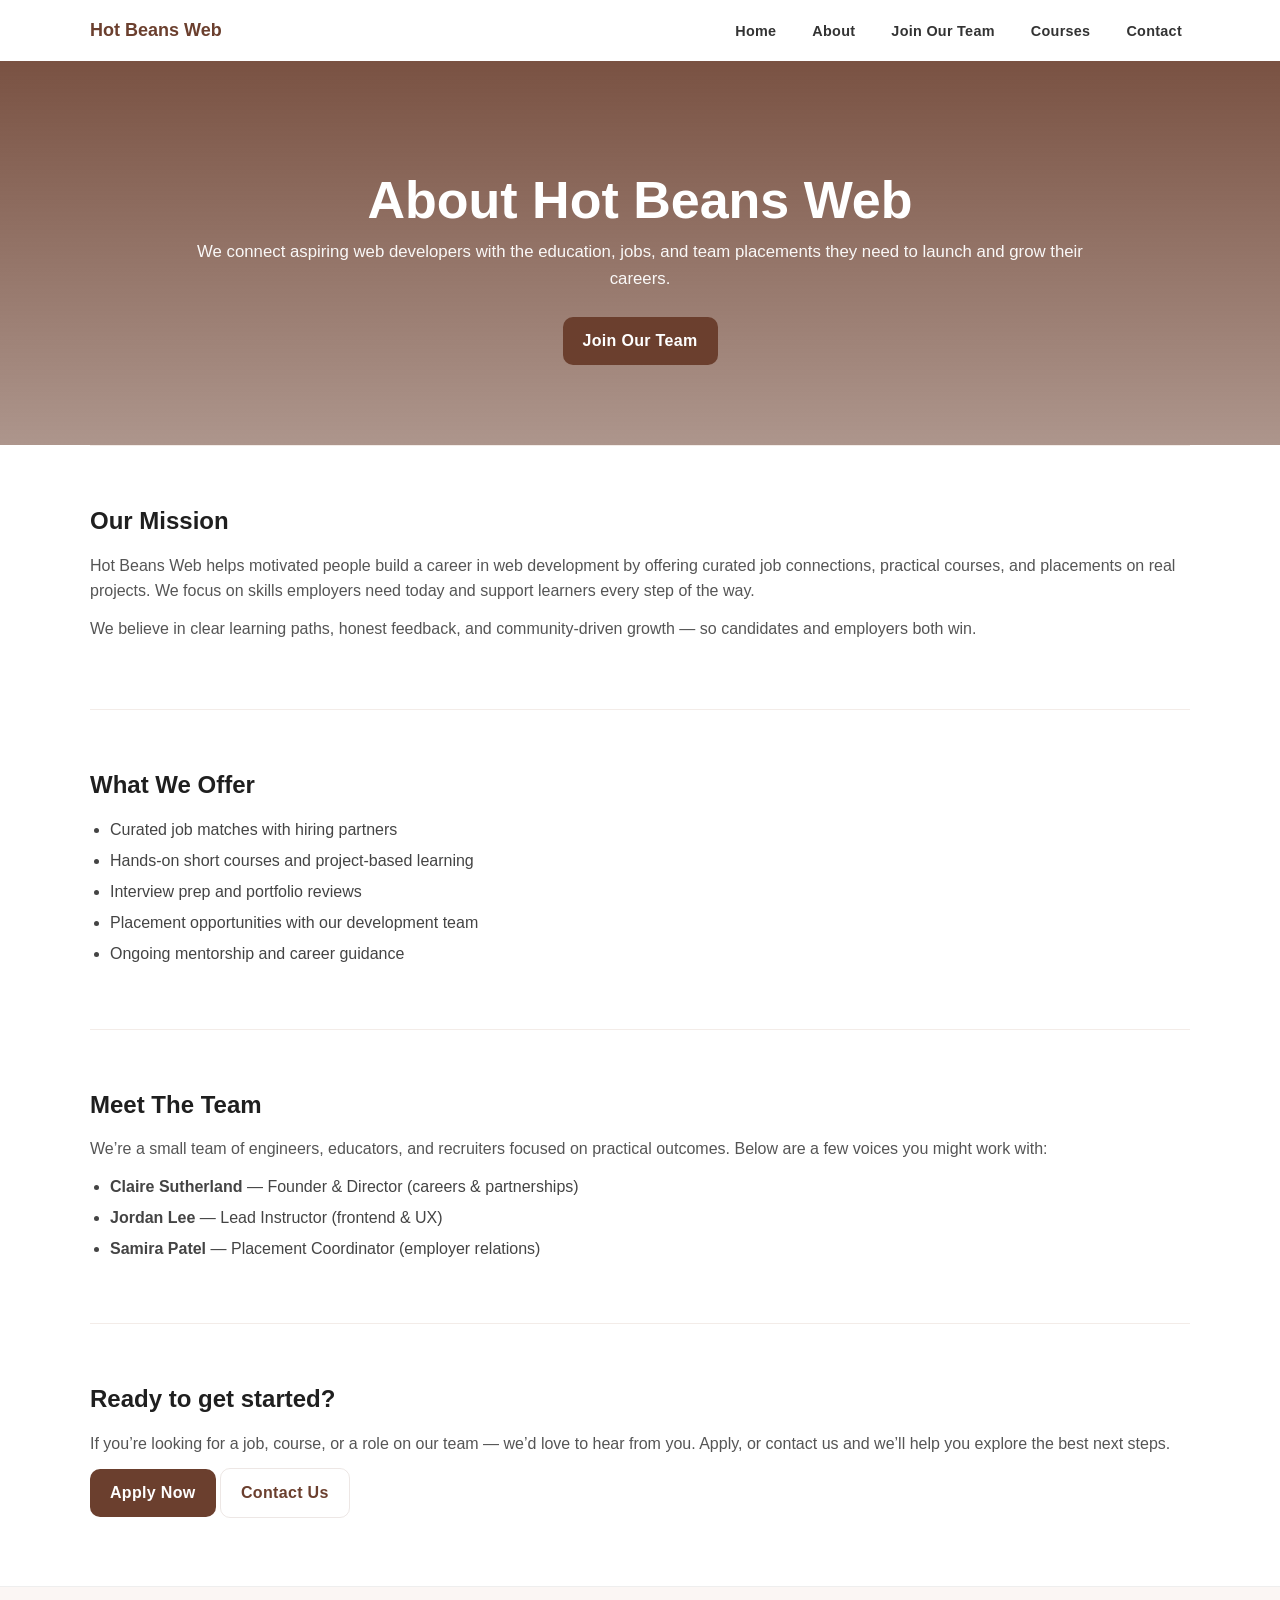
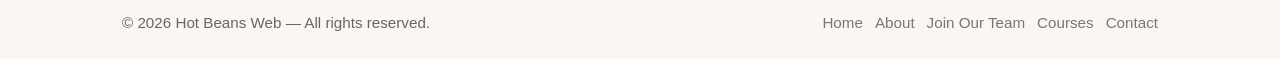
==== pages/about.html @ 1bf81967 "Add navigation and smooth scrolling functionality with new scripts and styles" ====
<!DOCTYPE html>
<html lang="en">
<head>
    <meta charset="UTF-8">
    <meta name="viewport" content="width=device-width, initial-scale=1.0">
    <title>About — Hot Beans Web</title>
    <link rel="stylesheet" href="../design/styles.css">
    <meta name="description" content="About Hot Beans Web — mission, team, and services">
</head>
<body>
    <header class="site-header">
        <nav class="navbar container" role="navigation" aria-label="Main navigation">
            <div class="brand"><a href="/index.html">Hot Beans Web</a></div>
            <ul class="nav-links">
                <li><a href="/index.html">Home</a></li>
                <li><a href="/pages/about.html">About</a></li>
                <li><a href="/pages/apply.html">Join Our Team</a></li>
                <li><a href="/pages/courses.html">Courses</a></li>
                <li><a href="/pages/contact.html">Contact</a></li>
            </ul>
        </nav>
        <div class="hero" id="about-hero">
            <div class="container hero-content">
                <h1>About Hot Beans Web</h1>
                <p class="lead">We connect aspiring web developers with the education, jobs, and team placements they need to launch and grow their careers.</p>
                <a class="btn" href="/pages/apply.html">Join Our Team</a>
            </div>
        </div>
    </header>

    <main>
        <section id="mission" class="container section">
            <h2>Our Mission</h2>
            <p>Hot Beans Web helps motivated people build a career in web development by offering curated job connections, practical courses, and placements on real projects. We focus on skills employers need today and support learners every step of the way.</p>
            <p>We believe in clear learning paths, honest feedback, and community-driven growth — so candidates and employers both win.</p>
        </section>

        <section id="what-we-do" class="container section">
            <h2>What We Offer</h2>
            <ul>
                <li>Curated job matches with hiring partners</li>
                <li>Hands-on short courses and project-based learning</li>
                <li>Interview prep and portfolio reviews</li>
                <li>Placement opportunities with our development team</li>
                <li>Ongoing mentorship and career guidance</li>
            </ul>
        </section>

        <section id="team" class="container section">
            <h2>Meet The Team</h2>
            <p>We’re a small team of engineers, educators, and recruiters focused on practical outcomes. Below are a few voices you might work with:</p>
            <ul>
                <li><strong>Claire Sutherland</strong> — Founder &amp; Director (careers &amp; partnerships)</li>
                <li><strong>Jordan Lee</strong> — Lead Instructor (frontend &amp; UX)</li>
                <li><strong>Samira Patel</strong> — Placement Coordinator (employer relations)</li>
            </ul>
        </section>

        <section id="cta" class="container section">
            <h2>Ready to get started?</h2>
            <p>If you’re looking for a job, course, or a role on our team — we’d love to hear from you. Apply, or contact us and we’ll help you explore the best next steps.</p>
            <p><a class="btn" href="/pages/apply.html">Apply Now</a> <a class="btn" href="/pages/contact.html" style="background:transparent;color:var(--accent);border:1px solid rgba(107,63,46,0.12);">Contact Us</a></p>
        </section>
    </main>

    <footer class="site-footer">
        <div class="container">
            <p>&copy; 2026 Hot Beans Web — All rights reserved.</p>
            <nav class="footer-nav" aria-label="Footer navigation">
                <a href="/index.html">Home</a>
                <a href="/pages/about.html">About</a>
                <a href="/pages/apply.html">Join Our Team</a>
                <a href="/pages/courses.html">Courses</a>
                <a href="/pages/contact.html">Contact</a>
            </nav>
        </div>
    </footer>

    <script src="/scripts.js"></script>
</body>
</html>
---- design/styles.css ----
/* Basic reset */
* { box-sizing: border-box; margin: 0; padding: 0; }
html, body { height: 100%; }

:root{
    --accent: #6b3f2e;
    --accent-2: #caa27a;
    --muted: #6b6b6b;
    --container: 1100px;
    --max-content-width: 900px;
}

/* Global typography */
body{
    font-family: -apple-system, BlinkMacSystemFont, 'Segoe UI', Roboto, 'Helvetica Neue', Arial, sans-serif;
    font-size: 16px;
    color: #222;
    line-height: 1.6;
    background: #fff;
}

.container{
    max-width: var(--container);
    margin: 0 auto;
    padding: 0 2rem;
}

/* Header / Navbar */
.navbar{
    display: flex;
    align-items: center;
    justify-content: space-between;
    padding: 1rem 0;
    background: transparent;
}
.brand a{
    font-weight: 700;
    color: var(--accent);
    text-decoration: none;
    font-size: 1.125rem;
}
.nav-links{ list-style: none; display: flex; gap: 1.25rem; align-items: center; }
.nav-links a{
    color: #333;
    text-decoration: none;
    padding: .25rem .5rem;
    border-radius: 6px;
    font-weight: 600;
    font-size: 0.9rem;
    letter-spacing: 0.02em;
}
.nav-links a:hover{ background: rgba(107,63,46,0.08); color: var(--accent); }
.nav-toggle{ display: none; background: none; border: 0; cursor: pointer; }

/* Hero */
.hero{
    background: linear-gradient(180deg, rgba(107,63,46,0.9), rgba(106,63,46,0.55)), url('https://images.unsplash.com/photo-1511920170033-f8396924c348?q=80&w=1600&auto=format&fit=crop&ixlib=rb-4.0.3&s=') center/cover no-repeat;
    color: #fff;
    padding: 6rem 0 4rem;
}
.hero-content{
    max-width: var(--max-content-width);
    margin: 0 auto;
    text-align: center;
    padding: 1rem 0;
}
.hero h1{
    font-size: clamp(1.75rem, 3.5vw + 1rem, 3.25rem);
    line-height: 1.05;
    margin-bottom: .75rem;
    font-weight: 800;
}
.hero .lead{
    font-size: 1.05rem;
    margin-bottom: 1.5rem;
    color: rgba(255,255,255,0.95);
}
.btn{
    display: inline-block;
    background: var(--accent);
    color: #fff;
    padding: .7rem 1.25rem;
    border-radius: 10px;
    text-decoration: none;
    font-weight: 700;
    letter-spacing: 0.02em;
    transition: transform .12s ease, background-color .18s ease;
}
.btn:hover{ transform: translateY(-2px); background: var(--accent-2); }

/* Content sections */
.section{ padding: 3.5rem 0; border-top: 1px solid #f3ece8; background: #fff; }
.section .container{ padding-top: 1rem; }
.section h2{ font-size: 1.5rem; margin-bottom: .75rem; color: #1f1f1f; }
.section p{ color: #555; margin-bottom: .75rem; }

.section ul{
    margin: .5rem 0 0 0;
    padding-left: 1.25rem;
    list-style-position: outside;
}
.section li{ margin: .35rem 0; color: #444; }

/* Footer */
.site-footer{ background: #fbf6f4; padding: 1.5rem 0; border-top: 1px solid #eee; }
.site-footer .container{ display: flex; align-items: center; justify-content: space-between; gap: 1rem; }
.site-footer p{ margin: 0; color: #666; font-size: 0.95rem; }
.footer-nav{ display: flex; gap: .75rem; align-items: center; }
.footer-nav a{ color: #777; text-decoration: none; font-size: 0.95rem; }
.footer-nav a:hover{ color: var(--accent); }

/* Responsive adjustments */
@media (max-width: 900px){
    .container{ padding: 0 1.25rem; }
    .nav-links{ gap: .75rem; }
}

@media (max-width: 800px){
    .nav-links{ position: absolute; top: 68px; right: 0; background: #fff; flex-direction: column; padding: 1rem; border-left: 1px solid #eee; display: none; box-shadow: 0 6px 18px rgba(0,0,0,.06); }
    .nav-links.open{ display: flex; }
    .nav-toggle{ display: block; }
    .hero{ padding: 4rem 0 2rem; }
    .hero h1{ font-size: 1.9rem; }
}

@media (max-width: 600px){
    .hero h1{ font-size: 1.6rem; }
    .section{ padding: 2.25rem 0; }
    .site-footer .container{ flex-direction: column; text-align: center; }
}

/* Form Styling */
.application-form{
    max-width: 600px;
    background: #fafaf8;
    padding: 2rem;
    border-radius: 12px;
    border: 1px solid #ede6e0;
    margin-top: 1.5rem;
}

.form-group{
    margin-bottom: 1.5rem;
    display: flex;
    flex-direction: column;
}

.form-group label{
    font-weight: 600;
    margin-bottom: 0.5rem;
    color: #333;
    font-size: 0.95rem;
}

.form-group input,
.form-group select,
.form-group textarea{
    padding: 0.75rem;
    border: 1px solid #d9cfc7;
    border-radius: 6px;
    font-family: inherit;
    font-size: 0.95rem;
    color: #333;
    background: #fff;
    transition: border-color 0.18s ease, box-shadow 0.18s ease;
}

.form-group input:focus,
.form-group select:focus,
.form-group textarea:focus{
    outline: none;
    border-color: var(--accent);
    box-shadow: 0 0 0 3px rgba(107, 63, 46, 0.1);
}

.form-group textarea{
    resize: vertical;
    min-height: 120px;
}

.form-group input[type="checkbox"]{
    width: auto;
    margin-right: 0.5rem;
    cursor: pointer;
}

.form-group label input[type="checkbox"]{
    margin: 0;
}

.form-group > label:has(input[type="checkbox"]){
    flex-direction: row;
    align-items: center;
    font-weight: 500;
    margin-bottom: 0;
    gap: 0.5rem;
}

.application-form button[type="submit"]{
    width: 100%;
    padding: 0.85rem 1.25rem;
    margin-top: 1rem;
    border: none;
    cursor: pointer;
    font-weight: 700;
}

.application-form button[type="submit"]:active{
    transform: translateY(0);
}
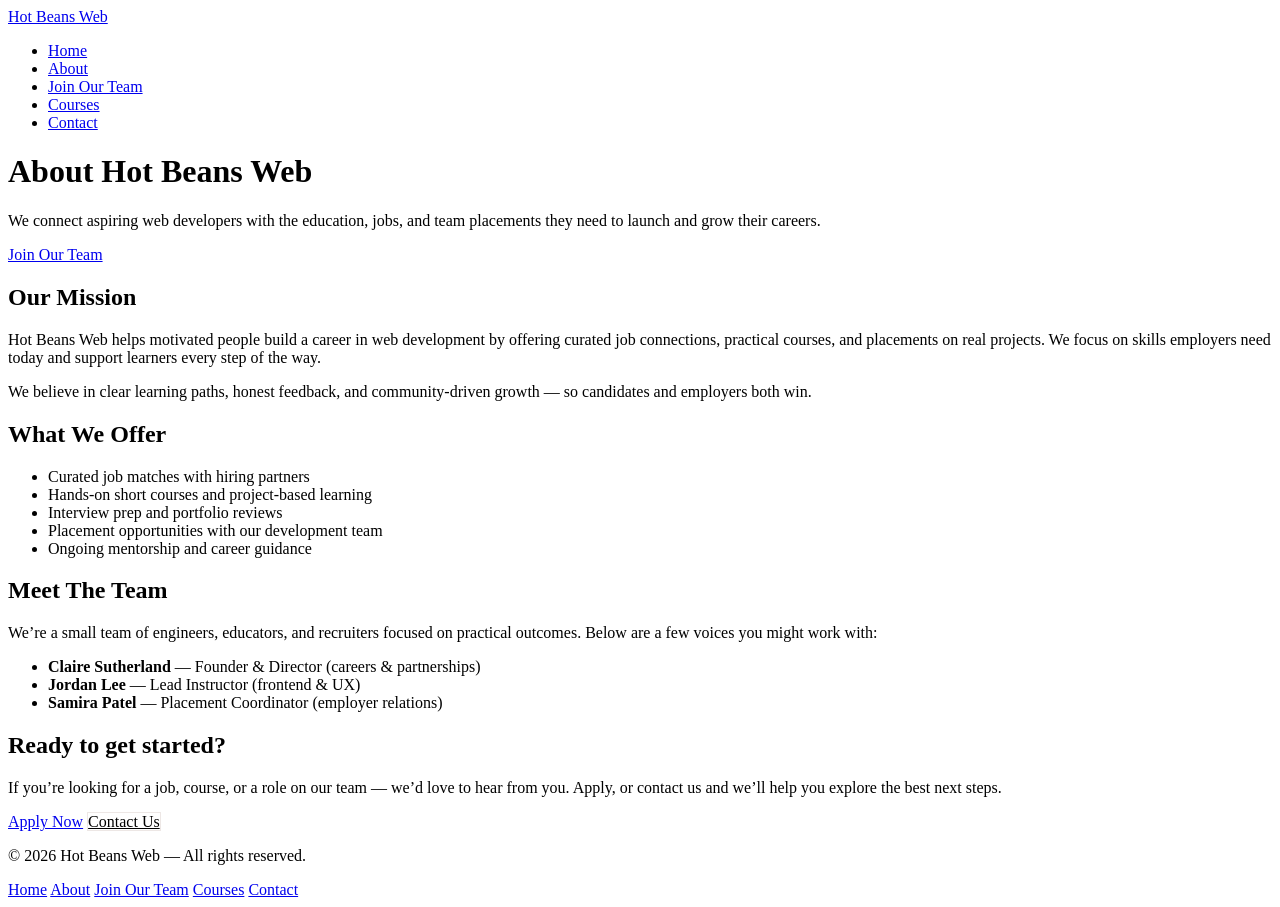
==== commit e821af89: "Update file paths in HTML pages for consistent navigation and resource loading" ====
--- a/pages/about.html
+++ b/pages/about.html
@@ -4,26 +4,26 @@
     <meta charset="UTF-8">
     <meta name="viewport" content="width=device-width, initial-scale=1.0">
     <title>About — Hot Beans Web</title>
-    <link rel="stylesheet" href="../design/styles.css">
+    <link rel="stylesheet" href="../HotBeansWeb.github.io/design/styles.css">
     <meta name="description" content="About Hot Beans Web — mission, team, and services">
 </head>
 <body>
     <header class="site-header">
         <nav class="navbar container" role="navigation" aria-label="Main navigation">
-            <div class="brand"><a href="/index.html">Hot Beans Web</a></div>
+            <div class="brand"><a href="../HotBeansWeb.github.io/pages/index.html">Hot Beans Web</a></div>
             <ul class="nav-links">
-                <li><a href="/index.html">Home</a></li>
-                <li><a href="/pages/about.html">About</a></li>
-                <li><a href="/pages/apply.html">Join Our Team</a></li>
-                <li><a href="/pages/courses.html">Courses</a></li>
-                <li><a href="/pages/contact.html">Contact</a></li>
+                <li><a href="../HotBeansWeb.github.io/pages/index.html">Home</a></li>
+                <li><a href="../HotBeansWeb.github.io/pages/about.html">About</a></li>
+                <li><a href="../HotBeansWeb.github.io/pages/apply.html">Join Our Team</a></li>
+                <li><a href="../HotBeansWeb.github.io/pages/courses.html">Courses</a></li>
+                <li><a href="../HotBeansWeb.github.io/pages/contact.html">Contact</a></li>
             </ul>
         </nav>
         <div class="hero" id="about-hero">
             <div class="container hero-content">
                 <h1>About Hot Beans Web</h1>
                 <p class="lead">We connect aspiring web developers with the education, jobs, and team placements they need to launch and grow their careers.</p>
-                <a class="btn" href="/pages/apply.html">Join Our Team</a>
+                <a class="btn" href="../HotBeansWeb.github.io/pages/apply.html">Join Our Team</a>
             </div>
         </div>
     </header>
@@ -59,7 +59,7 @@
         <section id="cta" class="container section">
             <h2>Ready to get started?</h2>
             <p>If you’re looking for a job, course, or a role on our team — we’d love to hear from you. Apply, or contact us and we’ll help you explore the best next steps.</p>
-            <p><a class="btn" href="/pages/apply.html">Apply Now</a> <a class="btn" href="/pages/contact.html" style="background:transparent;color:var(--accent);border:1px solid rgba(107,63,46,0.12);">Contact Us</a></p>
+            <p><a class="btn" href="../HotBeansWeb.github.io/pages/apply.html">Apply Now</a> <a class="btn" href="../HotBeansWeb.github.io/pages/contact.html" style="background:transparent;color:var(--accent);border:1px solid rgba(107,63,46,0.12);">Contact Us</a></p>
         </section>
     </main>
 
@@ -67,15 +67,15 @@
         <div class="container">
             <p>&copy; 2026 Hot Beans Web — All rights reserved.</p>
             <nav class="footer-nav" aria-label="Footer navigation">
-                <a href="/index.html">Home</a>
-                <a href="/pages/about.html">About</a>
-                <a href="/pages/apply.html">Join Our Team</a>
-                <a href="/pages/courses.html">Courses</a>
-                <a href="/pages/contact.html">Contact</a>
+                <a href="../HotBeansWeb.github.io/pages/index.html">Home</a>
+                <a href="../HotBeansWeb.github.io/pages/about.html">About</a>
+                <a href="../HotBeansWeb.github.io/pages/apply.html">Join Our Team</a>
+                <a href="../HotBeansWeb.github.io/pages/courses.html">Courses</a>
+                <a href="../HotBeansWeb.github.io/pages/contact.html">Contact</a>
             </nav>
         </div>
     </footer>
 
-    <script src="/scripts.js"></script>
+    <script src="../HotBeansWeb.github.io/script/scripts.js"></script>
 </body>
 </html>
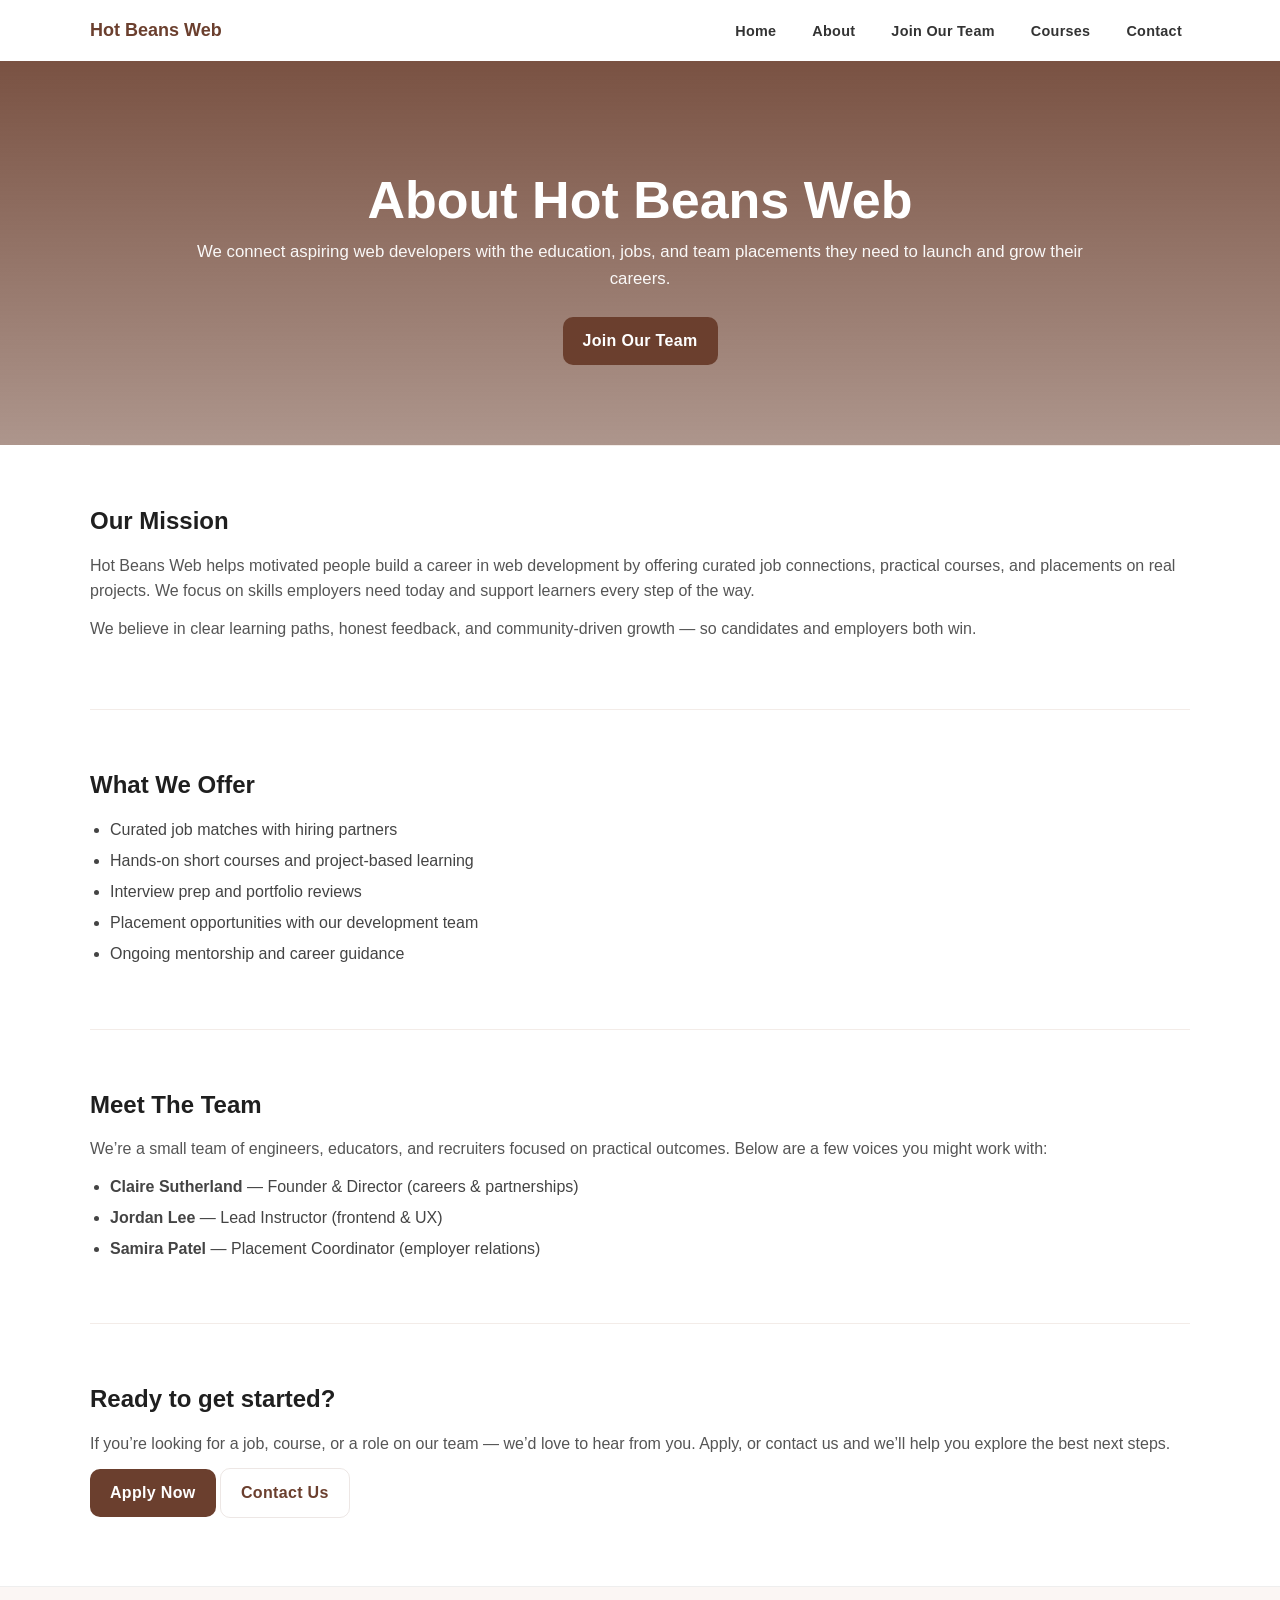
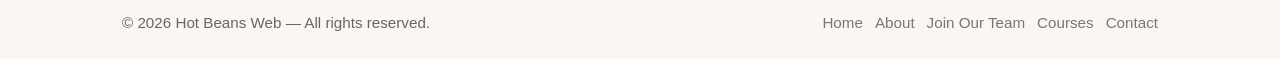
==== commit a23bf2de: "Update file paths in HTML pages for consistent navigation and resource loading" ====
--- a/pages/about.html
+++ b/pages/about.html
@@ -4,26 +4,26 @@
     <meta charset="UTF-8">
     <meta name="viewport" content="width=device-width, initial-scale=1.0">
     <title>About — Hot Beans Web</title>
-    <link rel="stylesheet" href="../HotBeansWeb.github.io/design/styles.css">
+    <link rel="stylesheet" href="/design/styles.css">
     <meta name="description" content="About Hot Beans Web — mission, team, and services">
 </head>
 <body>
     <header class="site-header">
         <nav class="navbar container" role="navigation" aria-label="Main navigation">
-            <div class="brand"><a href="../HotBeansWeb.github.io/pages/index.html">Hot Beans Web</a></div>
+            <div class="brand"><a href="index.html">Hot Beans Web</a></div>
             <ul class="nav-links">
-                <li><a href="../HotBeansWeb.github.io/pages/index.html">Home</a></li>
-                <li><a href="../HotBeansWeb.github.io/pages/about.html">About</a></li>
-                <li><a href="../HotBeansWeb.github.io/pages/apply.html">Join Our Team</a></li>
-                <li><a href="../HotBeansWeb.github.io/pages/courses.html">Courses</a></li>
-                <li><a href="../HotBeansWeb.github.io/pages/contact.html">Contact</a></li>
+                <li><a href="index.html">Home</a></li>
+                <li><a href="/pages/about.html">About</a></li>
+                <li><a href="/pages/apply.html">Join Our Team</a></li>
+                <li><a href="/pages/courses.html">Courses</a></li>
+                <li><a href="/pages/contact.html">Contact</a></li>
             </ul>
         </nav>
         <div class="hero" id="about-hero">
             <div class="container hero-content">
                 <h1>About Hot Beans Web</h1>
                 <p class="lead">We connect aspiring web developers with the education, jobs, and team placements they need to launch and grow their careers.</p>
-                <a class="btn" href="../HotBeansWeb.github.io/pages/apply.html">Join Our Team</a>
+                <a class="btn" href="/pages/apply.html">Join Our Team</a>
             </div>
         </div>
     </header>
@@ -59,7 +59,7 @@
         <section id="cta" class="container section">
             <h2>Ready to get started?</h2>
             <p>If you’re looking for a job, course, or a role on our team — we’d love to hear from you. Apply, or contact us and we’ll help you explore the best next steps.</p>
-            <p><a class="btn" href="../HotBeansWeb.github.io/pages/apply.html">Apply Now</a> <a class="btn" href="../HotBeansWeb.github.io/pages/contact.html" style="background:transparent;color:var(--accent);border:1px solid rgba(107,63,46,0.12);">Contact Us</a></p>
+            <p><a class="btn" href="/pages/apply.html">Apply Now</a> <a class="btn" href="/pages/contact.html" style="background:transparent;color:var(--accent);border:1px solid rgba(107,63,46,0.12);">Contact Us</a></p>
         </section>
     </main>
 
@@ -67,15 +67,15 @@
         <div class="container">
             <p>&copy; 2026 Hot Beans Web — All rights reserved.</p>
             <nav class="footer-nav" aria-label="Footer navigation">
-                <a href="../HotBeansWeb.github.io/pages/index.html">Home</a>
-                <a href="../HotBeansWeb.github.io/pages/about.html">About</a>
-                <a href="../HotBeansWeb.github.io/pages/apply.html">Join Our Team</a>
-                <a href="../HotBeansWeb.github.io/pages/courses.html">Courses</a>
-                <a href="../HotBeansWeb.github.io/pages/contact.html">Contact</a>
+                <a href="index.html">Home</a>
+                <a href="/pages/about.html">About</a>
+                <a href="/pages/apply.html">Join Our Team</a>
+                <a href="/pages/courses.html">Courses</a>
+                <a href="/pages/contact.html">Contact</a>
             </nav>
         </div>
     </footer>
 
-    <script src="../HotBeansWeb.github.io/script/scripts.js"></script>
+    <script src="/script/scripts.js"></script>
 </body>
 </html>
--- a/design/styles.css
+++ b/design/styles.css
@@ -0,0 +1,210 @@
+/* Basic reset */
+* { box-sizing: border-box; margin: 0; padding: 0; }
+html, body { height: 100%; }
+
+:root{
+    --accent: #6b3f2e;
+    --accent-2: #caa27a;
+    --muted: #6b6b6b;
+    --container: 1100px;
+    --max-content-width: 900px;
+}
+
+/* Global typography */
+body{
+    font-family: -apple-system, BlinkMacSystemFont, 'Segoe UI', Roboto, 'Helvetica Neue', Arial, sans-serif;
+    font-size: 16px;
+    color: #222;
+    line-height: 1.6;
+    background: #fff;
+}
+
+.container{
+    max-width: var(--container);
+    margin: 0 auto;
+    padding: 0 2rem;
+}
+
+/* Header / Navbar */
+.navbar{
+    display: flex;
+    align-items: center;
+    justify-content: space-between;
+    padding: 1rem 0;
+    background: transparent;
+}
+.brand a{
+    font-weight: 700;
+    color: var(--accent);
+    text-decoration: none;
+    font-size: 1.125rem;
+}
+.nav-links{ list-style: none; display: flex; gap: 1.25rem; align-items: center; }
+.nav-links a{
+    color: #333;
+    text-decoration: none;
+    padding: .25rem .5rem;
+    border-radius: 6px;
+    font-weight: 600;
+    font-size: 0.9rem;
+    letter-spacing: 0.02em;
+}
+.nav-links a:hover{ background: rgba(107,63,46,0.08); color: var(--accent); }
+.nav-toggle{ display: none; background: none; border: 0; cursor: pointer; }
+
+/* Hero */
+.hero{
+    background: linear-gradient(180deg, rgba(107,63,46,0.9), rgba(106,63,46,0.55)), url('https://images.unsplash.com/photo-1511920170033-f8396924c348?q=80&w=1600&auto=format&fit=crop&ixlib=rb-4.0.3&s=') center/cover no-repeat;
+    color: #fff;
+    padding: 6rem 0 4rem;
+}
+.hero-content{
+    max-width: var(--max-content-width);
+    margin: 0 auto;
+    text-align: center;
+    padding: 1rem 0;
+}
+.hero h1{
+    font-size: clamp(1.75rem, 3.5vw + 1rem, 3.25rem);
+    line-height: 1.05;
+    margin-bottom: .75rem;
+    font-weight: 800;
+}
+.hero .lead{
+    font-size: 1.05rem;
+    margin-bottom: 1.5rem;
+    color: rgba(255,255,255,0.95);
+}
+.btn{
+    display: inline-block;
+    background: var(--accent);
+    color: #fff;
+    padding: .7rem 1.25rem;
+    border-radius: 10px;
+    text-decoration: none;
+    font-weight: 700;
+    letter-spacing: 0.02em;
+    transition: transform .12s ease, background-color .18s ease;
+}
+.btn:hover{ transform: translateY(-2px); background: var(--accent-2); }
+
+/* Content sections */
+.section{ padding: 3.5rem 0; border-top: 1px solid #f3ece8; background: #fff; }
+.section .container{ padding-top: 1rem; }
+.section h2{ font-size: 1.5rem; margin-bottom: .75rem; color: #1f1f1f; }
+.section p{ color: #555; margin-bottom: .75rem; }
+
+.section ul{
+    margin: .5rem 0 0 0;
+    padding-left: 1.25rem;
+    list-style-position: outside;
+}
+.section li{ margin: .35rem 0; color: #444; }
+
+/* Footer */
+.site-footer{ background: #fbf6f4; padding: 1.5rem 0; border-top: 1px solid #eee; }
+.site-footer .container{ display: flex; align-items: center; justify-content: space-between; gap: 1rem; }
+.site-footer p{ margin: 0; color: #666; font-size: 0.95rem; }
+.footer-nav{ display: flex; gap: .75rem; align-items: center; }
+.footer-nav a{ color: #777; text-decoration: none; font-size: 0.95rem; }
+.footer-nav a:hover{ color: var(--accent); }
+
+/* Responsive adjustments */
+@media (max-width: 900px){
+    .container{ padding: 0 1.25rem; }
+    .nav-links{ gap: .75rem; }
+}
+
+@media (max-width: 800px){
+    .nav-links{ position: absolute; top: 68px; right: 0; background: #fff; flex-direction: column; padding: 1rem; border-left: 1px solid #eee; display: none; box-shadow: 0 6px 18px rgba(0,0,0,.06); }
+    .nav-links.open{ display: flex; }
+    .nav-toggle{ display: block; }
+    .hero{ padding: 4rem 0 2rem; }
+    .hero h1{ font-size: 1.9rem; }
+}
+
+@media (max-width: 600px){
+    .hero h1{ font-size: 1.6rem; }
+    .section{ padding: 2.25rem 0; }
+    .site-footer .container{ flex-direction: column; text-align: center; }
+}
+
+/* Form Styling */
+.application-form{
+    max-width: 600px;
+    background: #fafaf8;
+    padding: 2rem;
+    border-radius: 12px;
+    border: 1px solid #ede6e0;
+    margin-top: 1.5rem;
+}
+
+.form-group{
+    margin-bottom: 1.5rem;
+    display: flex;
+    flex-direction: column;
+}
+
+.form-group label{
+    font-weight: 600;
+    margin-bottom: 0.5rem;
+    color: #333;
+    font-size: 0.95rem;
+}
+
+.form-group input,
+.form-group select,
+.form-group textarea{
+    padding: 0.75rem;
+    border: 1px solid #d9cfc7;
+    border-radius: 6px;
+    font-family: inherit;
+    font-size: 0.95rem;
+    color: #333;
+    background: #fff;
+    transition: border-color 0.18s ease, box-shadow 0.18s ease;
+}
+
+.form-group input:focus,
+.form-group select:focus,
+.form-group textarea:focus{
+    outline: none;
+    border-color: var(--accent);
+    box-shadow: 0 0 0 3px rgba(107, 63, 46, 0.1);
+}
+
+.form-group textarea{
+    resize: vertical;
+    min-height: 120px;
+}
+
+.form-group input[type="checkbox"]{
+    width: auto;
+    margin-right: 0.5rem;
+    cursor: pointer;
+}
+
+.form-group label input[type="checkbox"]{
+    margin: 0;
+}
+
+.form-group > label:has(input[type="checkbox"]){
+    flex-direction: row;
+    align-items: center;
+    font-weight: 500;
+    margin-bottom: 0;
+    gap: 0.5rem;
+}
+
+.application-form button[type="submit"]{
+    width: 100%;
+    padding: 0.85rem 1.25rem;
+    margin-top: 1rem;
+    border: none;
+    cursor: pointer;
+    font-weight: 700;
+}
+
+.application-form button[type="submit"]:active{
+    transform: translateY(0);
+}
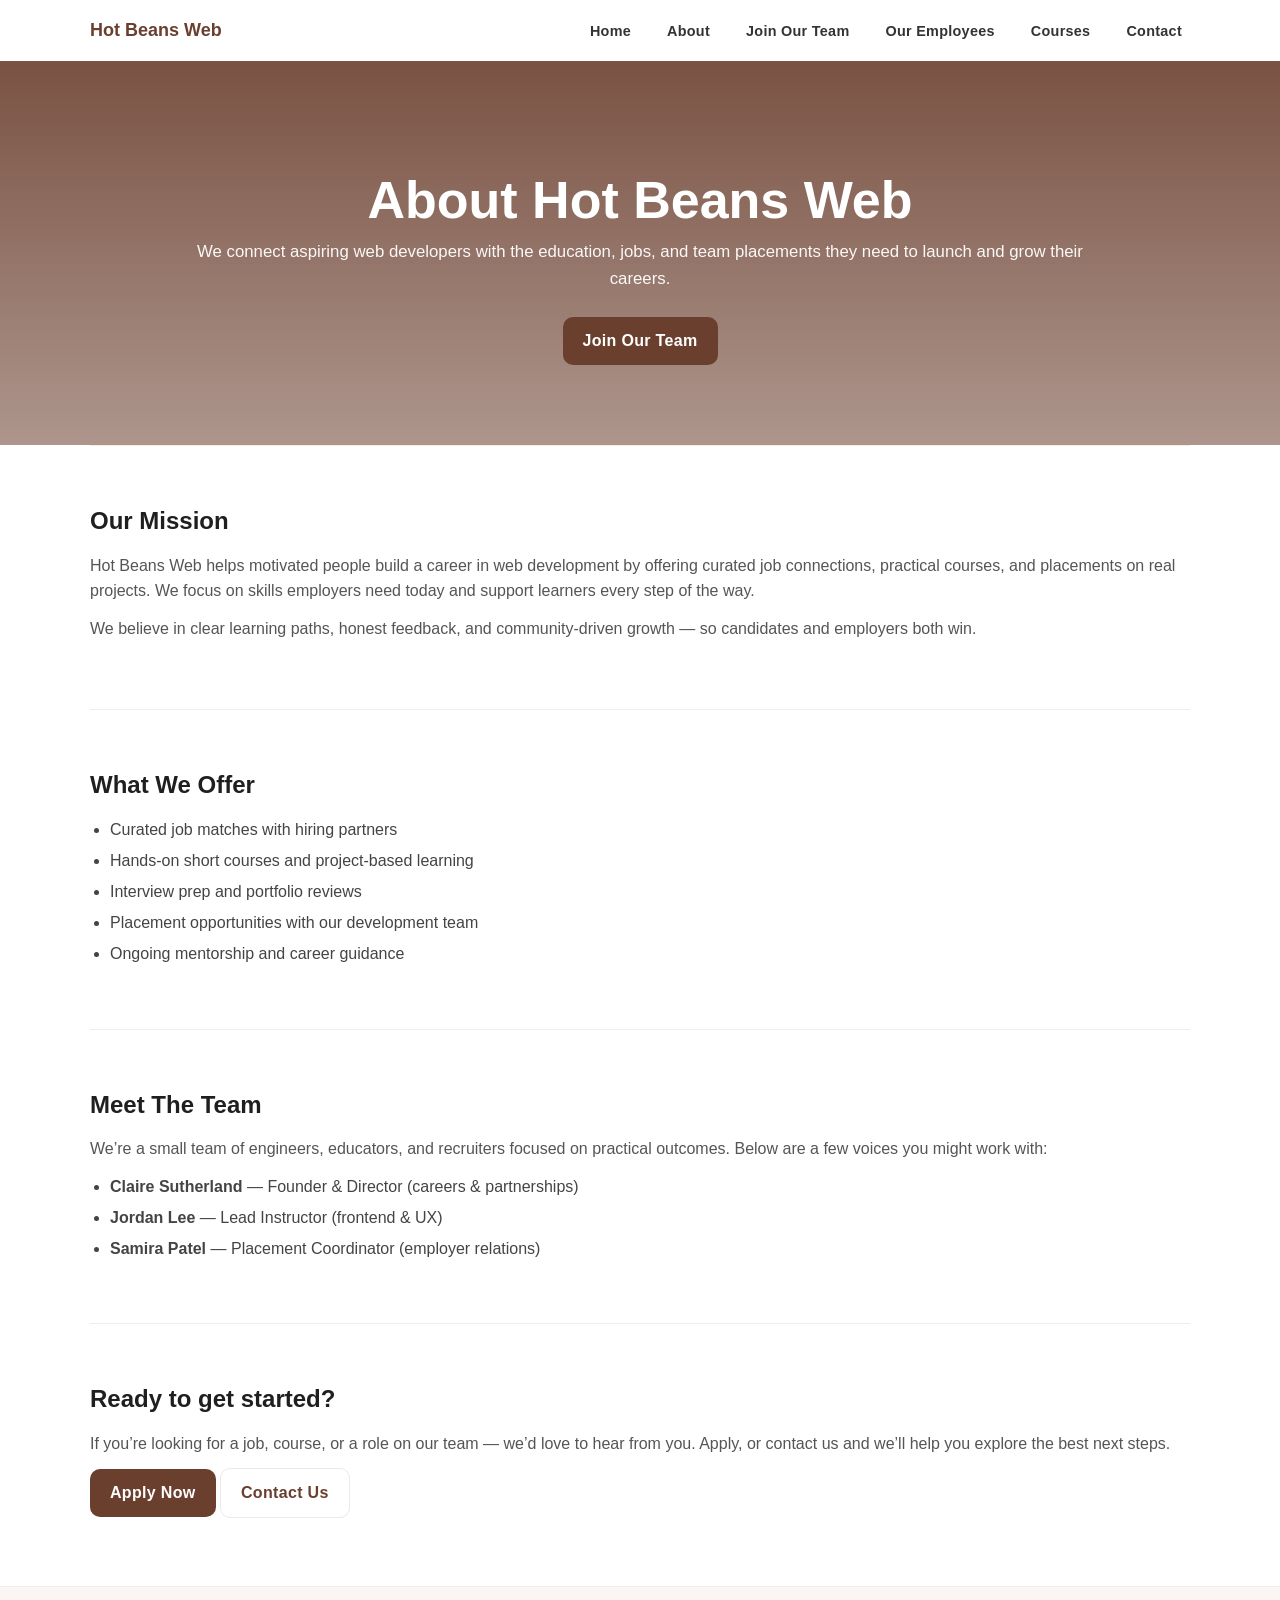
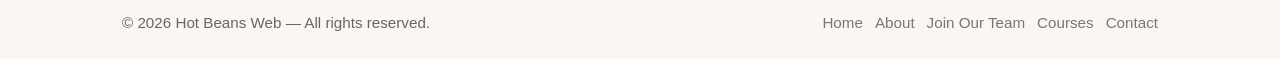
==== commit 1086c863: "Add 'Our Employees' link to navigation menu" ====
--- a/pages/about.html
+++ b/pages/about.html
@@ -15,6 +15,7 @@
                 <li><a href="index.html">Home</a></li>
                 <li><a href="/pages/about.html">About</a></li>
                 <li><a href="/pages/apply.html">Join Our Team</a></li>
+                <li><a href="/pages/employees.html">Our Employees</a></li>
                 <li><a href="/pages/courses.html">Courses</a></li>
                 <li><a href="/pages/contact.html">Contact</a></li>
             </ul>
@@ -78,4 +79,4 @@
 
     <script src="/script/scripts.js"></script>
 </body>
-</html>+</html>
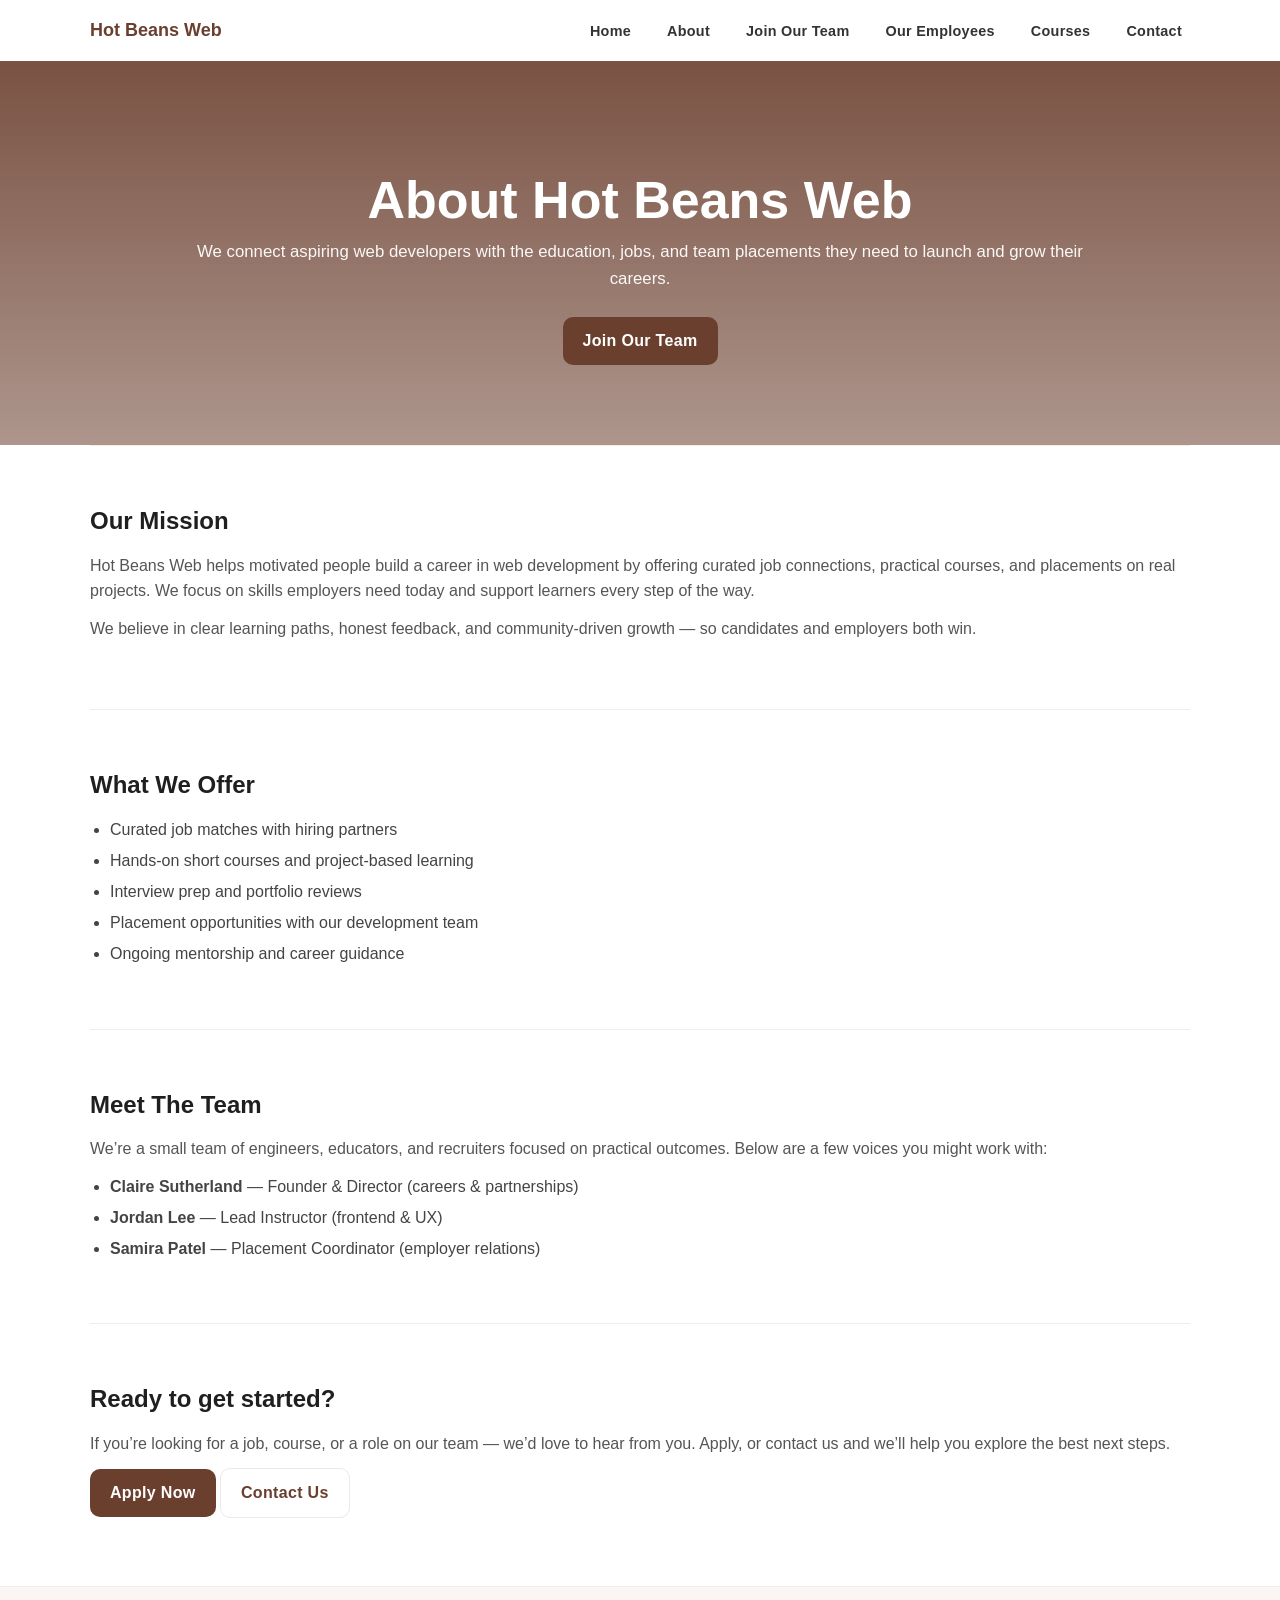
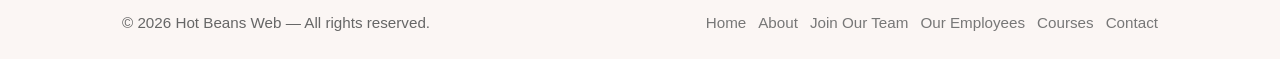
==== commit 5fd9d725: "Add 'Our Employees' link to footer navigation" ====
--- a/pages/about.html
+++ b/pages/about.html
@@ -71,6 +71,7 @@
                 <a href="index.html">Home</a>
                 <a href="/pages/about.html">About</a>
                 <a href="/pages/apply.html">Join Our Team</a>
+                <a href="/pages/employees.html">Our Employees</a>
                 <a href="/pages/courses.html">Courses</a>
                 <a href="/pages/contact.html">Contact</a>
             </nav>
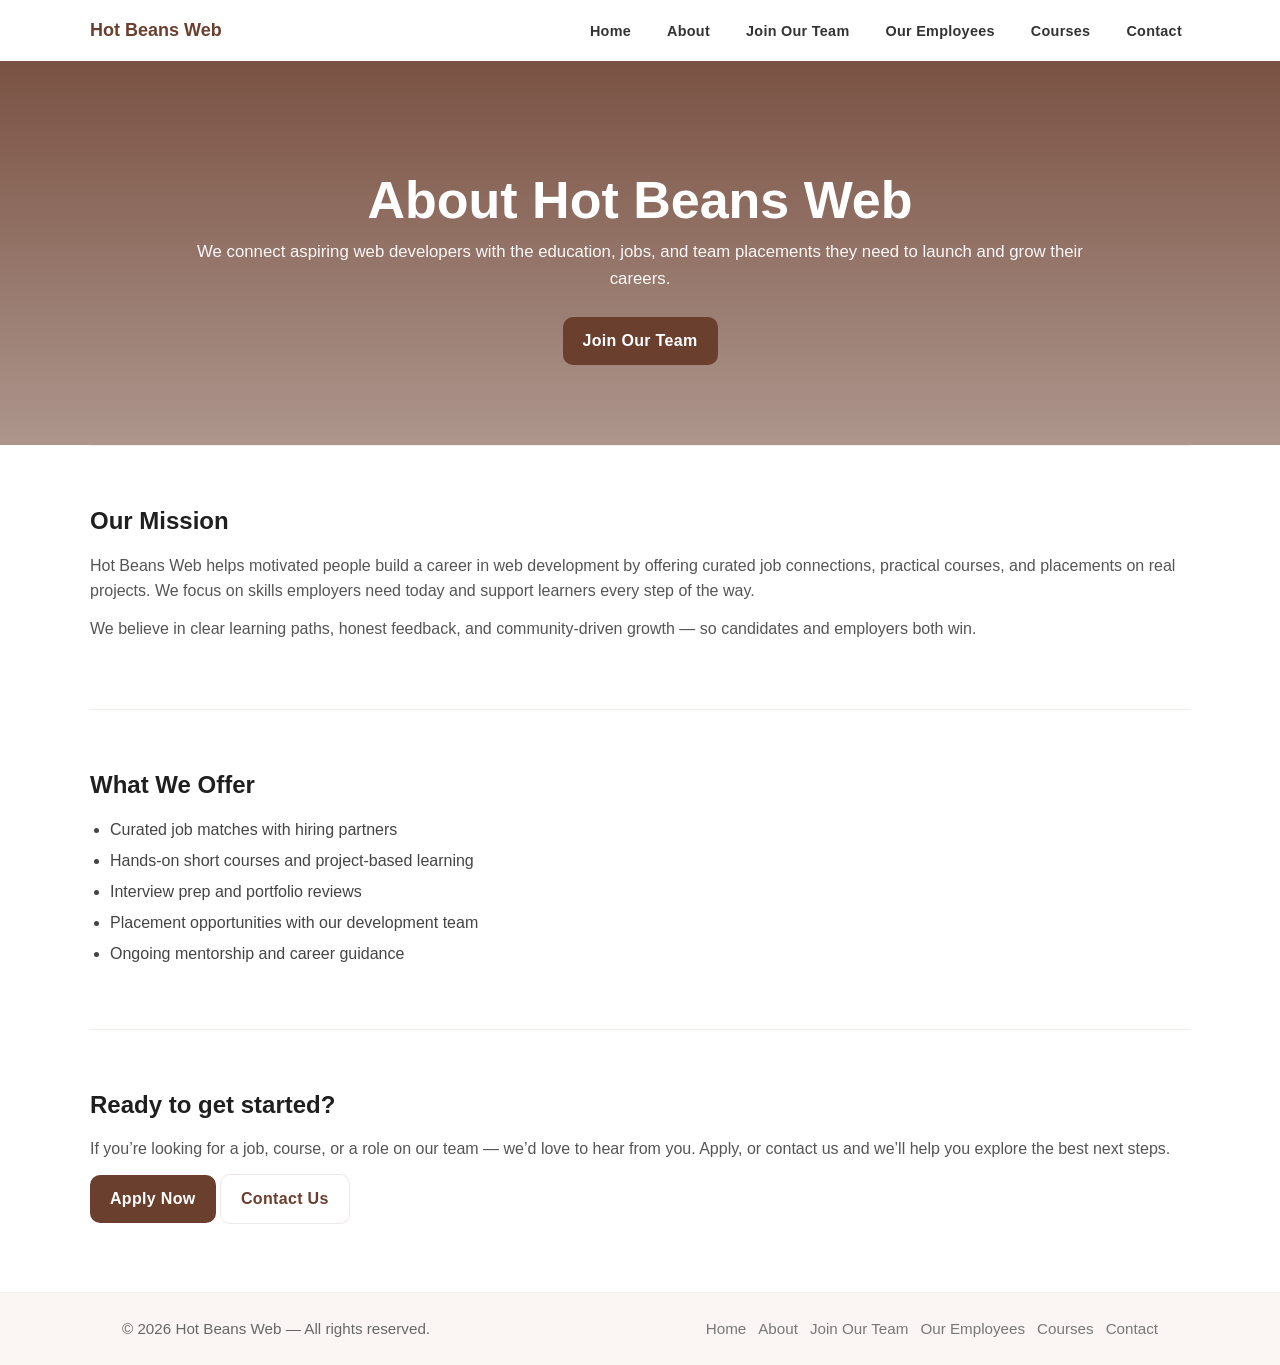
==== commit 2ab4e4d0: "Remove 'Meet The Team' section from about.html Removed the 'Meet The Team' section from the about pa" ====
--- a/pages/about.html
+++ b/pages/about.html
@@ -12,7 +12,7 @@
         <nav class="navbar container" role="navigation" aria-label="Main navigation">
             <div class="brand"><a href="index.html">Hot Beans Web</a></div>
             <ul class="nav-links">
-                <li><a href="index.html">Home</a></li>
+                <li><a href="../index.html">Home</a></li>
                 <li><a href="/pages/about.html">About</a></li>
                 <li><a href="/pages/apply.html">Join Our Team</a></li>
                 <li><a href="/pages/employees.html">Our Employees</a></li>
@@ -47,16 +47,6 @@
             </ul>
         </section>
 
-        <section id="team" class="container section">
-            <h2>Meet The Team</h2>
-            <p>We’re a small team of engineers, educators, and recruiters focused on practical outcomes. Below are a few voices you might work with:</p>
-            <ul>
-                <li><strong>Claire Sutherland</strong> — Founder &amp; Director (careers &amp; partnerships)</li>
-                <li><strong>Jordan Lee</strong> — Lead Instructor (frontend &amp; UX)</li>
-                <li><strong>Samira Patel</strong> — Placement Coordinator (employer relations)</li>
-            </ul>
-        </section>
-
         <section id="cta" class="container section">
             <h2>Ready to get started?</h2>
             <p>If you’re looking for a job, course, or a role on our team — we’d love to hear from you. Apply, or contact us and we’ll help you explore the best next steps.</p>
@@ -68,7 +58,7 @@
         <div class="container">
             <p>&copy; 2026 Hot Beans Web — All rights reserved.</p>
             <nav class="footer-nav" aria-label="Footer navigation">
-                <a href="index.html">Home</a>
+                <a href="../index.html">Home</a>
                 <a href="/pages/about.html">About</a>
                 <a href="/pages/apply.html">Join Our Team</a>
                 <a href="/pages/employees.html">Our Employees</a>
